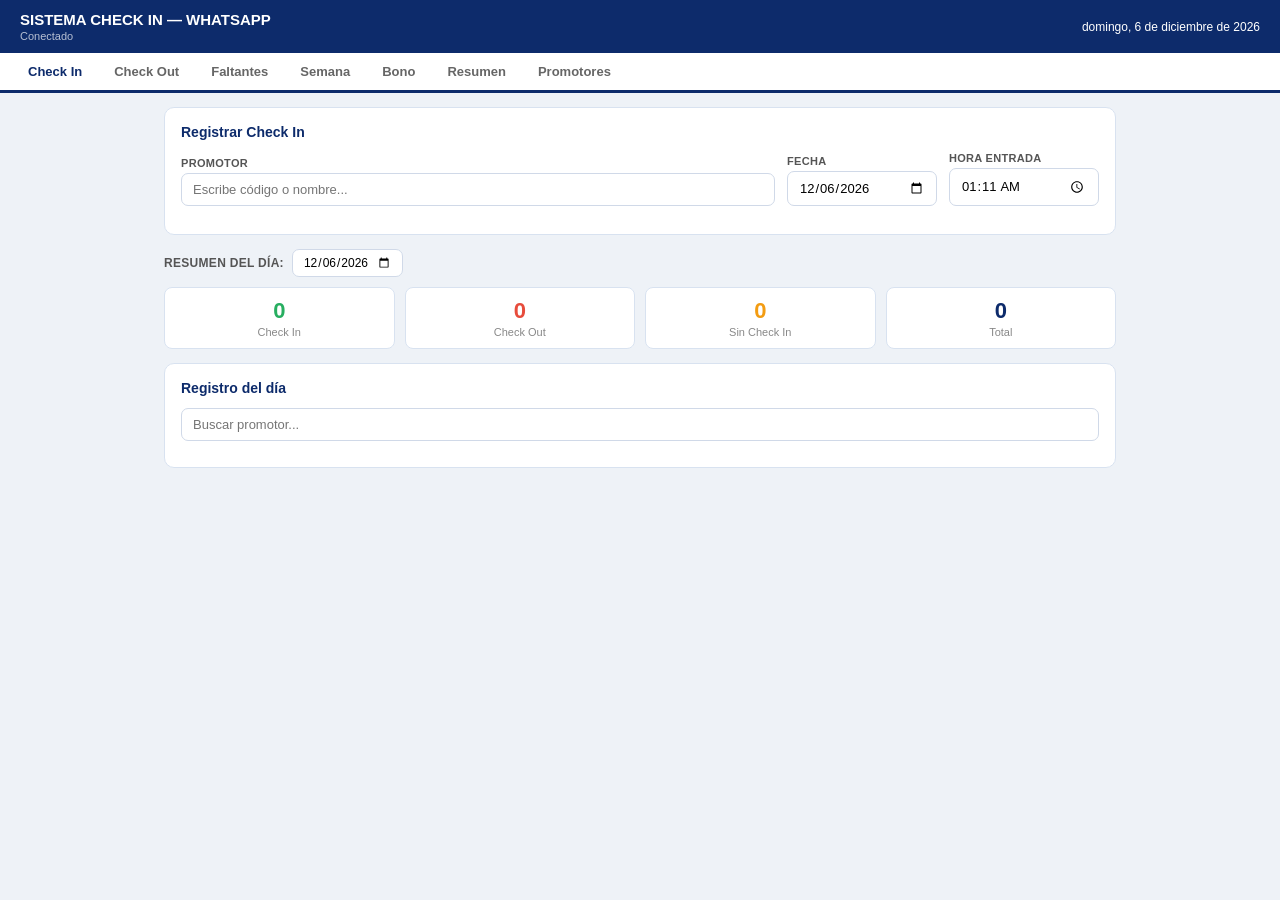
==== public/checkin_page.html @ 34ee6d11 "checkin: pagina React para rol check (iframe a HTML migrado, apunta a backend ATO)" ====
<!DOCTYPE html>
<html lang="es">
<head>
<meta charset="UTF-8">
<meta name="viewport" content="width=device-width, initial-scale=1.0">
<title>Sistema Check In</title>
<style>
*{box-sizing:border-box;margin:0;padding:0;font-family:Arial,sans-serif;}
body{background:#EEF2F7;color:#1A1A1A;}
.topbar{background:#0D2B6B;color:#fff;padding:11px 20px;display:flex;align-items:center;justify-content:space-between;}
.topbar h1{font-size:15px;font-weight:700;}
.sub{font-size:11px;opacity:.7;margin-top:2px;}
.tabs{display:flex;background:#fff;border-bottom:3px solid #0D2B6B;padding:0 12px;overflow-x:auto;}
.tab{padding:11px 16px;cursor:pointer;font-size:13px;font-weight:600;color:#666;border-bottom:3px solid transparent;margin-bottom:-3px;white-space:nowrap;}
.tab.active{color:#0D2B6B;border-bottom-color:#0D2B6B;}
.tab:hover{color:#0D2B6B;}
.panel{display:none;padding:14px;max-width:980px;margin:0 auto;}
.panel.active{display:block;}
.card{background:#fff;border:1px solid #D8E2F0;border-radius:10px;padding:16px;margin-bottom:14px;}
.card h2{font-size:14px;font-weight:700;color:#0D2B6B;margin-bottom:12px;}
.row3{display:grid;grid-template-columns:1fr 150px 150px;gap:12px;margin-bottom:12px;align-items:end;}
label{display:block;font-size:11px;color:#555;margin-bottom:4px;font-weight:700;text-transform:uppercase;letter-spacing:.3px;}
input[type=time],input[type=text],input[type=tel],input[type=date],select{width:100%;padding:8px 11px;border:1.5px solid #D0D9E8;border-radius:7px;font-size:13px;background:#fff;}
input:focus,select:focus{outline:none;border-color:#0D2B6B;}
.bw{position:relative;}
.bi{width:100%;padding:8px 11px;border:1.5px solid #D0D9E8;border-radius:7px;font-size:13px;}
.bi:focus{outline:none;border-color:#0D2B6B;}
.dd{position:absolute;top:100%;left:0;right:0;background:#fff;border:1.5px solid #0D2B6B;border-top:none;border-radius:0 0 8px 8px;max-height:200px;overflow-y:auto;z-index:999;display:none;box-shadow:0 6px 16px rgba(0,0,0,.12);}
.dd.show{display:block;}
.di{padding:9px 13px;cursor:pointer;font-size:13px;border-bottom:1px solid #F0F4F9;}
.di:hover{background:#E8EEF8;}
.di .cod{font-weight:700;color:#0D2B6B;margin-right:5px;}
.di .tel{font-size:11px;color:#aaa;float:right;}
.di.nor{color:#aaa;cursor:default;}
.sbadge{display:inline-flex;align-items:center;gap:7px;background:#E8EEF8;border:1.5px solid #A3BBDF;border-radius:99px;padding:4px 12px;font-size:13px;font-weight:700;color:#0D2B6B;margin-bottom:7px;}
.sbadge button{background:none;border:none;cursor:pointer;color:#0D2B6B;font-size:15px;}
.btn{width:100%;padding:10px;font-size:14px;font-weight:700;border:none;border-radius:8px;cursor:pointer;transition:opacity .15s;}
.btn:hover{opacity:.88;}
.btn-azul{background:#0D2B6B;color:#fff;}
.btn-wa{background:#25D366;color:#fff;}
.btn-wa:disabled,.btn-azul:disabled{background:#C5D0E0;cursor:not-allowed;opacity:1;}
.btn-naranja{background:#E67E22;color:#fff;}
.btn-gris{background:#EEF2F7;color:#444;border:1px solid #D0D9E8;}
.btn-sm{width:auto;padding:5px 12px;font-size:12px;}
.btn-edit{background:#FEF9E7;border:1px solid #F39C12;color:#7D6608;border-radius:6px;padding:3px 8px;font-size:11px;cursor:pointer;font-weight:700;}
.btn-del{background:#FADBD8;border:1px solid #E74C3C;color:#7B241C;border-radius:6px;padding:3px 8px;font-size:11px;cursor:pointer;font-weight:700;}
.preview{background:#E8F5E9;border:1.5px solid #81C784;border-radius:8px;padding:12px;font-size:13px;color:#1B5E20;white-space:pre-line;line-height:1.6;margin:10px 0;display:none;}
.stats{display:grid;grid-template-columns:repeat(4,1fr);gap:10px;margin-bottom:14px;}
.stat{background:#fff;border:1px solid #D8E2F0;border-radius:8px;padding:10px;text-align:center;}
.stat-n{font-size:22px;font-weight:700;}
.stat-l{font-size:11px;color:#888;margin-top:2px;}
.lista{max-height:300px;overflow-y:auto;}
.item{display:flex;align-items:center;gap:7px;padding:8px 6px;border-bottom:1px solid #F0F4F9;font-size:13px;}
.item:last-child{border-bottom:none;}
.dot{width:9px;height:9px;border-radius:50%;flex-shrink:0;}
.dot-g{background:#27AE60;}.dot-r{background:#E74C3C;}.dot-y{background:#F39C12;}.dot-gr{background:#BDC3C7;}
.nm{flex:1;overflow:hidden;text-overflow:ellipsis;white-space:nowrap;min-width:0;}
.pill{font-size:11px;padding:2px 7px;border-radius:99px;font-weight:600;white-space:nowrap;}
.pill-ci{background:#D5F5E3;color:#1A5C2A;}
.pill-co{background:#FADBD8;color:#7B241C;}
.pill-pend{background:#F0F4F9;color:#666;}
.pill-warn{background:#FEF9E7;color:#7D6608;}
.pill-ok{background:#D5F5E3;color:#1A5C2A;}
.pill-no{background:#FADBD8;color:#7B241C;}
.falt-grid{display:grid;grid-template-columns:1fr 1fr;gap:14px;margin-bottom:14px;}
.falt-box{background:#FEF9E7;border:1.5px solid #F39C12;border-radius:10px;padding:12px;}
.falt-box.ok{background:#D5F5E3;border-color:#27AE60;}
.falt-box h3{font-size:13px;font-weight:700;margin-bottom:3px;}
.falt-box .sub2{font-size:12px;margin-bottom:8px;}
.co-result{border-radius:10px;padding:14px;margin-top:12px;display:none;text-align:center;}
.co-ok{background:#D5F5E3;border:1.5px solid #27AE60;color:#1A5C2A;}
.co-no{background:#FADBD8;border:1.5px solid #E74C3C;color:#7B241C;}
.co-result .big{font-size:26px;font-weight:700;margin:5px 0;}
table{width:100%;border-collapse:collapse;font-size:12px;}
th{background:#0D2B6B;color:#fff;padding:8px 5px;text-align:center;}
th:first-child{text-align:left;padding-left:10px;}
td{padding:6px 5px;text-align:center;border-bottom:1px solid #F0F4F9;}
td:first-child{text-align:left;padding-left:10px;font-weight:600;max-width:130px;overflow:hidden;text-overflow:ellipsis;white-space:nowrap;}
tr:hover td{background:#F5F8FC;}
.tci{background:#D5F5E3;color:#1A5C2A;border-radius:4px;padding:2px 5px;}
.tco{background:#FADBD8;color:#7B241C;border-radius:4px;padding:2px 5px;}
.cell-hoy{background:#FEF9E7;color:#7D6608;border-radius:4px;padding:2px 5px;}
.cell-falta{background:#F0F4F9;color:#aaa;border-radius:4px;padding:2px 5px;font-size:10px;}
.bono-si{background:#D5F5E3;color:#1A5C2A;border-radius:4px;padding:2px 7px;font-weight:700;}
.bono-no{background:#FADBD8;color:#7B241C;border-radius:4px;padding:2px 7px;}
.bono-card{border-radius:10px;padding:12px;margin-bottom:8px;display:flex;align-items:center;gap:12px;}
.bono-card.si{background:#D5F5E3;border:1.5px solid #27AE60;}
.bono-card.no{background:#FADBD8;border:1.5px solid #E74C3C;}
.bono-rank{font-size:20px;font-weight:700;min-width:30px;text-align:center;}
.bono-info{flex:1;}
.bono-nombre{font-size:13px;font-weight:700;}
.bono-dias{font-size:11px;margin-top:2px;}
.bono-badge{font-size:12px;font-weight:700;padding:4px 12px;border-radius:99px;white-space:nowrap;}
.badge-si{background:#27AE60;color:#fff;}
.badge-no{background:#E74C3C;color:#fff;}
.bono-barra-wrap{background:#fff;border-radius:99px;height:6px;margin-top:5px;overflow:hidden;}
.bono-barra{height:6px;border-radius:99px;}
.bono-div{font-size:12px;font-weight:700;color:#0D2B6B;padding:8px 0 4px;border-bottom:1.5px solid #D0D9E8;margin-bottom:8px;}
.res-ciclo{background:#fff;border:1.5px solid #D8E2F0;border-radius:10px;padding:14px;margin-bottom:10px;cursor:pointer;transition:border-color .2s;}
.res-ciclo:hover{border-color:#0D2B6B;}
.res-ciclo.activo{border-color:#0D2B6B;box-shadow:0 0 0 3px rgba(13,43,107,.1);}
.res-ciclo-head{display:flex;justify-content:space-between;align-items:center;flex-wrap:wrap;gap:6px;}
.res-ciclo-tit{font-size:14px;font-weight:700;color:#0D2B6B;}
.res-ciclo-body{margin-top:10px;display:none;}
.res-ciclo.activo .res-ciclo-body{display:block;}
.res-mini{display:grid;grid-template-columns:repeat(3,1fr);gap:8px;margin-bottom:12px;}
.res-mini-card{border-radius:8px;padding:10px;text-align:center;}
.res-mini-n{font-size:20px;font-weight:700;}
.res-mini-l{font-size:11px;margin-top:2px;}
.sem-sel{display:flex;align-items:center;gap:10px;flex-wrap:wrap;}
.sem-sel select{width:auto;min-width:190px;}
.prow{display:flex;gap:6px;margin-bottom:6px;align-items:center;}
.prow input{flex:1;}
.prow button{background:none;border:1px solid #D0D9E8;border-radius:6px;padding:5px 8px;cursor:pointer;color:#888;font-size:12px;}
.conf{font-size:13px;font-weight:700;color:#27AE60;text-align:center;padding:5px 0;display:none;}
.badge-live{background:#E74C3C;color:#fff;font-size:10px;padding:2px 7px;border-radius:99px;margin-left:5px;}
.wa-btn{display:inline-block;padding:3px 9px;background:#25D366;color:#fff;border-radius:6px;text-decoration:none;font-size:11px;font-weight:700;white-space:nowrap;}
.search{width:100%;padding:7px 11px;border:1.5px solid #D0D9E8;border-radius:7px;font-size:13px;margin-bottom:10px;}
.fecha-sel{display:flex;align-items:center;gap:8px;margin-bottom:10px;}
.fecha-sel label{margin:0;font-size:12px;color:#555;}
.fecha-sel input{width:auto;padding:5px 10px;font-size:12px;}
.modal-bg{display:none;position:fixed;top:0;left:0;right:0;bottom:0;background:rgba(0,0,0,.45);z-index:1000;align-items:center;justify-content:center;}
.modal-bg.show{display:flex;}
.modal{background:#fff;border-radius:12px;padding:20px;width:320px;box-shadow:0 8px 32px rgba(0,0,0,.2);}
.modal h3{font-size:14px;font-weight:700;color:#0D2B6B;margin-bottom:14px;}
.mrow{margin-bottom:10px;}
.mbtns{display:flex;gap:8px;margin-top:14px;}
@media(max-width:600px){
  .row3,.stats,.falt-grid,.res-mini{grid-template-columns:1fr 1fr;}
  .row3{grid-template-columns:1fr;}
}
</style>
</head>
<body>
<div class="topbar">
  <div><h1>SISTEMA CHECK IN — WHATSAPP</h1><div class="sub" id="estado-top">Conectado</div></div>
  <div style="font-size:12px;text-align:right;" id="fecha-top"></div>
</div>
<div class="tabs">
  <div class="tab active" onclick="setTab('checkin',this)">Check In</div>
  <div class="tab"        onclick="setTab('checkout',this)">Check Out</div>
  <div class="tab"        onclick="setTab('faltantes',this)">Faltantes <span id="badge-falt" class="badge-live" style="display:none">0</span></div>
  <div class="tab"        onclick="setTab('semana',this)">Semana</div>
  <div class="tab"        onclick="setTab('bono',this)">Bono</div>
  <div class="tab"        onclick="setTab('resumen',this)">Resumen</div>
  <div class="tab"        onclick="setTab('promotores',this)">Promotores</div>
</div>

<div id="tab-checkin" class="panel active">
  <div class="card">
    <h2>Registrar Check In</h2>
    <div class="row3">
      <div>
        <label>Promotor</label>
        <div id="badge-ci" style="display:none;"><div class="sbadge"><span id="nom-ci"></span><button onclick="limpiarCI()">✕</button></div></div>
        <div class="bw" id="wrap-ci">
          <input type="text" class="bi" id="busca-ci" placeholder="Escribe código o nombre..." oninput="filtrarP('ci')" onfocus="mostrarD('ci')" autocomplete="off"/>
          <div class="dd" id="drop-ci"></div>
        </div>
      </div>
      <div><label>Fecha</label><input type="date" id="fecha-ci" onchange="onFCI()"/></div>
      <div><label>Hora entrada</label><input type="time" id="hora-ci" onchange="actuPreviewCI()"/></div>
    </div>
    <div class="preview" id="prev-ci"></div>
    <button class="btn btn-wa" id="btn-ci" style="display:none;margin-top:10px;" onclick="marcarCI()">Registrar Check In</button>
    <div class="conf" id="conf-ci"></div>
  </div>
  <div class="fecha-sel">
    <label>Resumen del día:</label>
    <input type="date" id="fs-ci" onchange="actStats();renderHoy()"/>
  </div>
  <div class="stats">
    <div class="stat"><div class="stat-n" id="s-ci" style="color:#27AE60">0</div><div class="stat-l">Check In</div></div>
    <div class="stat"><div class="stat-n" id="s-co" style="color:#E74C3C">0</div><div class="stat-l">Check Out</div></div>
    <div class="stat"><div class="stat-n" id="s-pend" style="color:#F39C12">0</div><div class="stat-l">Sin Check In</div></div>
    <div class="stat"><div class="stat-n" id="s-tot" style="color:#0D2B6B">0</div><div class="stat-l">Total</div></div>
  </div>
  <div class="card">
    <h2>Registro del día <span id="lbl-f-reg" style="font-weight:400;font-size:12px;color:#888;"></span></h2>
    <input type="text" class="search" placeholder="Buscar promotor..." oninput="filtrarHoy(this.value)">
    <div class="lista" id="lista-hoy"></div>
  </div>
</div>

<div id="tab-checkout" class="panel">
  <div class="card">
    <h2>Registrar Check Out</h2>
    <p style="font-size:12px;color:#888;margin-bottom:12px;">Solo registra la salida y verifica si cumplió 6 horas. No se manda mensaje.</p>
    <div class="row3">
      <div>
        <label>Promotor (con Check In)</label>
        <div id="badge-co" style="display:none;"><div class="sbadge"><span id="nom-co"></span><button onclick="limpiarCO()">✕</button></div></div>
        <div class="bw" id="wrap-co">
          <input type="text" class="bi" id="busca-co" placeholder="Escribe código o nombre..." oninput="filtrarP('co')" onfocus="mostrarD('co')" autocomplete="off"/>
          <div class="dd" id="drop-co"></div>
        </div>
      </div>
      <div><label>Fecha</label><input type="date" id="fecha-co" onchange="onFCO()"/></div>
      <div><label>Hora salida</label><input type="time" id="hora-co"/></div>
    </div>
    <button class="btn btn-azul" id="btn-co" onclick="regCO()" disabled>Registrar Check Out</button>
    <div class="co-result" id="co-result"></div>
    <div class="conf" id="conf-co"></div>
  </div>
  <div class="fecha-sel">
    <label>Resumen del día:</label>
    <input type="date" id="fs-co" onchange="actStatsCO();renderFaltCO()"/>
  </div>
  <div class="stats">
    <div class="stat"><div class="stat-n" id="co-ci" style="color:#27AE60">0</div><div class="stat-l">Con Check In</div></div>
    <div class="stat"><div class="stat-n" id="co-co" style="color:#E74C3C">0</div><div class="stat-l">Con Check Out</div></div>
    <div class="stat"><div class="stat-n" id="co-pco" style="color:#F39C12">0</div><div class="stat-l">Sin Check Out</div></div>
    <div class="stat"><div class="stat-n" id="co-cum" style="color:#27AE60">0</div><div class="stat-l">Cumplieron 6h</div></div>
  </div>
  <div class="falt-grid">
    <div class="falt-box" id="fci-box"><h3 id="fci-tit">Sin Check In</h3><div class="sub2" id="fci-sub"></div><div class="lista" id="fci-lista" style="max-height:180px;"></div></div>
    <div class="falt-box" id="fco-box"><h3 id="fco-tit">Sin Check Out</h3><div class="sub2" id="fco-sub"></div><div class="lista" id="fco-lista" style="max-height:180px;"></div></div>
  </div>
  <div class="card"><h2>Check Out registrados</h2><div class="lista" id="lista-co"></div></div>
</div>

<div id="tab-faltantes" class="panel">
  <div class="fecha-sel"><label>Ver día:</label><input type="date" id="fecha-falt" onchange="renderFalt()"/></div>
  <div class="falt-grid">
    <div class="falt-box" id="fb-ci">
      <h3 id="ft-ci" style="color:#7D6608;">Sin Check In</h3>
      <div class="sub2" id="fs-ci2"></div>
      <button class="btn btn-naranja" id="btn-todos" onclick="abrirTodosWA()" style="margin-bottom:8px;font-size:12px;padding:7px;">Recordatorio a TODOS por WhatsApp</button>
      <div class="lista" id="fl-ci" style="max-height:260px;"></div>
    </div>
    <div class="falt-box" id="fb-co">
      <h3 id="ft-co" style="color:#7D6608;">Sin Check Out</h3>
      <div class="sub2" id="fs-co2"></div>
      <div class="lista" id="fl-co" style="max-height:300px;"></div>
    </div>
  </div>
</div>

<div id="tab-semana" class="panel">
  <div class="card">
    <div style="display:flex;justify-content:space-between;align-items:center;margin-bottom:12px;flex-wrap:wrap;gap:8px;">
      <h2 style="margin:0;">Acumulado semanal</h2>
      <div style="display:flex;gap:8px;align-items:center;flex-wrap:wrap;">
        <div class="sem-sel"><label style="margin:0;">Ciclo:</label><select id="sel-sem" onchange="cargarSem()"></select></div>
        <button class="btn btn-gris btn-sm" onclick="resetSem()">Nueva semana</button>
      </div>
    </div>
    <div id="sem-rango" style="font-size:12px;color:#888;margin-bottom:12px;"></div>
    <div style="overflow-x:auto;"><table id="tbl-sem"></table></div>
  </div>
</div>

<div id="tab-bono" class="panel">
  <div class="card">
    <div style="display:flex;justify-content:space-between;align-items:center;margin-bottom:12px;flex-wrap:wrap;gap:8px;">
      <h2 style="margin:0;">Ranking de bono</h2>
      <div class="sem-sel"><label style="margin:0;">Ciclo:</label><select id="sel-bono" onchange="cargarBono()"></select></div>
    </div>
    <div id="bono-rango" style="font-size:12px;color:#888;margin-bottom:12px;"></div>
    <div id="bono-res" style="display:grid;grid-template-columns:1fr 1fr;gap:10px;margin-bottom:14px;"></div>
    <div id="bono-lista"></div>
  </div>
</div>

<div id="tab-resumen" class="panel">
  <div class="card">
    <h2>Historial de ciclos</h2>
    <p style="font-size:12px;color:#888;margin-bottom:14px;">Haz clic en un ciclo para ver el detalle completo.</p>
    <div id="resumen-lista"></div>
  </div>
</div>

<div id="tab-promotores" class="panel">
  <div class="card">
    <h2>Lista de promotores</h2>
    <p style="font-size:12px;color:#888;margin-bottom:12px;">Teléfono: 10 dígitos sin espacios (ej: 4491234567)</p>
    <div id="prom-lista"></div>
    <div style="display:flex;gap:8px;margin-top:10px;flex-wrap:wrap;">
      <input type="text" id="new-nom" placeholder="Nombre del promotor" style="flex:2;min-width:150px;">
      <input type="tel"  id="new-tel" placeholder="4491234567" style="flex:1;min-width:130px;">
      <button class="btn btn-azul" style="width:auto;padding:8px 16px;" onclick="addProm()">Agregar</button>
    </div>
    <button class="btn btn-wa" style="margin-top:10px;" onclick="guardarProms()">Guardar cambios</button>
    <div class="conf" id="conf-prom"></div>
  </div>
</div>

<div class="modal-bg" id="modal-bg">
  <div class="modal">
    <h3>Editar registro</h3>
    <input type="hidden" id="ei"/><input type="hidden" id="efo"/>
    <div class="mrow"><label>Fecha</label><input type="date" id="ef"/></div>
    <div class="mrow"><label>Hora entrada</label><input type="time" id="ee"/></div>
    <div class="mrow"><label>Hora salida (si tiene Check Out)</label><input type="time" id="es"/></div>
    <div class="mbtns">
      <button class="btn btn-azul" onclick="guardarEdit()">Guardar</button>
      <button class="btn btn-gris" onclick="cerrarModal()">Cancelar</button>
    </div>
  </div>
</div>

<script>
const API_CHECK = "https://ato-appservidor-nvxt.onrender.com/checkin";
const TOKEN_CHECK = localStorage.getItem("token") || "";
const HDRS_CHECK = { "Content-Type": "application/json", "Authorization": "Bearer " + TOKEN_CHECK };
const DS=['Dom','Lun','Mar','Mié','Jue','Vie','Sáb'];
let P=[],R={},idxCI=null,idxCO=null,pIdx=null,pHora=null,pFecha=null,fHoyQ='',waUrl='';

const H=()=>new Date().toISOString().slice(0,10);
const sumar=(h,m)=>{const[hh,mm]=h.split(':').map(Number);const d=new Date(2000,0,1,hh,mm+m);return d.toTimeString().slice(0,5);};
const dMin=(h1,h2)=>{const[a,b]=h1.split(':').map(Number);const[c,d]=h2.split(':').map(Number);return(c*60+d)-(a*60+b);};
const fF=(iso)=>new Date(iso+'T12:00:00').toLocaleDateString('es-MX',{weekday:'short',day:'numeric',month:'short'});
const semsD=(reg)=>{
  const s=new Set();
  Object.keys(reg).forEach(f=>{const d=new Date(f+'T12:00:00');const dom=new Date(d);dom.setDate(d.getDate()-d.getDay());s.add(dom.toISOString().slice(0,10));});
  const d=new Date(),dom=new Date(d);dom.setDate(d.getDate()-d.getDay());s.add(dom.toISOString().slice(0,10));
  return[...s].sort().reverse();
};
const dSem=(iso)=>{const dom=new Date(iso+'T12:00:00');return Array.from({length:7},(_,i)=>{const x=new Date(dom);x.setDate(dom.getDate()+i);return x.toISOString().slice(0,10);});};


const HOY=H();
['fecha-ci','fecha-co','fs-ci','fs-co','fecha-falt'].forEach(id=>{
  const el=document.getElementById(id); el.value=HOY; el.max=HOY;
});
document.getElementById('hora-ci').value=new Date().toTimeString().slice(0,5);
document.getElementById('hora-co').value=new Date().toTimeString().slice(0,5);
document.getElementById('fecha-top').textContent=new Date().toLocaleDateString('es-MX',{weekday:'long',day:'numeric',month:'long',year:'numeric'});

function setTab(t,el){
  document.querySelectorAll('.tab').forEach(x=>x.classList.remove('active'));
  document.querySelectorAll('.panel').forEach(x=>x.classList.remove('active'));
  el.classList.add('active');
  document.getElementById('tab-'+t).classList.add('active');
  if(t==='semana'){llenarSel('sel-sem');cargarSem();}
  if(t==='bono'){llenarSel('sel-bono');cargarBono();}
  if(t==='resumen')renderResumen();
  if(t==='checkout'){renderListaCO();renderFaltCO();}
  if(t==='faltantes')renderFalt();
}
function llenarSel(id){
  const sel=document.getElementById(id);
  const sems=semsD(R);
  sel.innerHTML='';
  sems.forEach((s,i)=>{const dias=dSem(s);sel.innerHTML+=`<option value="${s}">${fF(dias[0])} — ${fF(dias[6])}${i===0?' (actual)':''}</option>`;});
}

function filtrarP(modo){
  const q=document.getElementById('busca-'+modo).value.toLowerCase().trim();
  const drop=document.getElementById('drop-'+modo);
  const fCO=document.getElementById('fecha-co').value||HOY;
  const fCI=document.getElementById('fecha-ci').value||HOY;
  const rF=R[fCO]||{};
  const rCI=R[fCI]||{};
  const lista=modo==='co'?P.filter((_,i)=>rF[i]&&!rF[i].salida):P.filter((_,i)=>!rCI[i]);
  const fil=q?lista.filter(p=>p.nombre.toLowerCase().includes(q)):lista;
  drop.innerHTML=fil.length?fil.map(p=>{const i=P.indexOf(p);const pts=p.nombre.split('-');
    return`<div class="di" onclick="selP('${modo}',${i})"><span class="cod">${pts[0]}</span>${pts.slice(1).join('-')}<span class="tel">${p.tel||'Sin tel'}</span></div>`;}).join('')
    :'<div class="di nor">Sin resultados</div>';
  drop.classList.add('show');
}
function mostrarD(modo){filtrarP(modo);}
document.addEventListener('click',e=>{if(!e.target.closest('.bw'))document.querySelectorAll('.dd').forEach(d=>d.classList.remove('show'));});
function selP(modo,idx){
  const p=P[idx];
  if(modo==='ci'){
    waUrl='';pIdx=null;pHora=null;pFecha=null;
    const btnCI=document.getElementById('btn-ci');
    if(btnCI){btnCI.style.display='none';btnCI.disabled=true;}
    document.getElementById('prev-ci').style.display='none';
    idxCI=idx;
    document.getElementById('nom-ci').textContent=p.nombre;
    document.getElementById('badge-ci').style.display='block';
    document.getElementById('wrap-ci').style.display='none';
    actuPreviewCI();
  }else{
    idxCO=idx;
    document.getElementById('nom-co').textContent=p.nombre;
    document.getElementById('badge-co').style.display='block';
    document.getElementById('wrap-co').style.display='none';
    document.getElementById('btn-co').disabled=false;
  }
  document.getElementById('drop-'+modo).classList.remove('show');
}
function limpiarCI(){
  idxCI=null;waUrl='';
  const bc=document.getElementById('badge-ci');if(bc)bc.style.display='none';
  const wc=document.getElementById('wrap-ci');if(wc)wc.style.display='block';
  const bci=document.getElementById('busca-ci');if(bci)bci.value='';
  const pc=document.getElementById('prev-ci');if(pc)pc.style.display='none';
  const btnci=document.getElementById('btn-ci');if(btnci){btnci.style.display='none';btnci.disabled=true;}
}
function limpiarCO(){
  idxCO=null;
  document.getElementById('badge-co').style.display='none';
  document.getElementById('wrap-co').style.display='block';
  document.getElementById('busca-co').value='';
  document.getElementById('btn-co').disabled=true;
  document.getElementById('co-result').style.display='none';
}

function onFCI(){
  actuPreviewCI();
  document.getElementById('fs-ci').value=document.getElementById('fecha-ci').value;
  actStats();
  renderHoy();
}

function actuPreviewCI(){
  if(idxCI===null)return;
  const hora=document.getElementById('hora-ci').value;
  const fecha=document.getElementById('fecha-ci').value;
  if(!hora||!fecha)return;
  const p=P[idxCI];
  const sal=sumar(hora,363);
  const msg=`Hola ${p.nombre},\n\nTu Check In quedó registrado a las ${hora}.\n\nTu hora de Check Out es a partir de las: *${sal} hrs*\n\nRecuerda que tu jornada debe checarse en el sistema de 6 horas con 5 minutos mínimo durante 6 días para que cuente en tu bono semanal.\n\n¡Mucho éxito!`;
  document.getElementById('prev-ci').style.display='block';
  document.getElementById('prev-ci').textContent=msg;
  const tel=p.tel?'52'+p.tel.replace(/\D/g,'').replace(/^52/,''):'';
  const url=tel
    ?`whatsapp://send?phone=${tel}&text=${encodeURIComponent(msg)}`
    :`whatsapp://send?text=${encodeURIComponent(msg)}`;
  waUrl=url;
  const btnCI=document.getElementById('btn-ci');
  if(btnCI){
    btnCI.style.display='block';
    btnCI.disabled=false;
    btnCI.textContent=fecha===HOY?'Registrar Check In':'Guardar Check In';
  }
  pIdx=idxCI;
  pHora=hora;
  pFecha=fecha;
}

async function marcarCI(){
  if(pIdx===null)return;
  const btnCI=document.getElementById('btn-ci');
  if(btnCI){btnCI.disabled=true;btnCI.textContent='Registrando...';}
  const nombreP=P[pIdx].nombre;
  const salidaP=sumar(pHora,363);
  const fechaP=pFecha;
  const urlWA=waUrl;
  waUrl='';
  await fetch(API_CHECK+'/checkin',{method:'POST',headers:HDRS_CHECK,body:JSON.stringify({idx:pIdx,hora:pHora,fecha:pFecha})});
  limpiarCI();
  pIdx=null;pHora=null;pFecha=null;
  await cargarTodo();
  const conf=document.getElementById('conf-ci');
  conf.style.display='block';
  if(urlWA && fechaP===HOY){
    location.href=urlWA;
    conf.innerHTML=`<span style="color:#27AE60;">✅ ${nombreP} registrado · Salida: ${salidaP} — Mensaje enviado</span>`;
  }else{
    conf.innerHTML=`<span style="color:#27AE60;">✅ ${nombreP} registrado — ${fechaP}</span>`;
  }
  setTimeout(()=>{conf.style.display='none';conf.innerHTML='';},8000);
}

function onFCO(){
  limpiarCO();
  document.getElementById('fs-co').value=document.getElementById('fecha-co').value;
  actStatsCO();
  renderFaltCO();
}

async function regCO(){
  if(idxCO===null)return;
  const hSal=document.getElementById('hora-co').value;
  const fCO=document.getElementById('fecha-co').value;
  if(!hSal||!fCO)return;
  const p=P[idxCO];
  const rF=(R[fCO]||{})[idxCO];
  if(!rF){alert('Sin Check In en esa fecha');return;}
  const mins=dMin(rF.entrada,hSal);
  const cumple=mins>=360;
  const hh=Math.floor(Math.max(0,mins)/60);
  const mm=Math.abs(mins%60);
  const tStr=`${hh}h ${mm}min`;
  await fetch(API_CHECK+'/checkout',{method:'POST',headers:HDRS_CHECK,body:JSON.stringify({idx:idxCO,fecha:fCO,salida:hSal,horas:(mins/60).toFixed(2),cumple})});
  const div=document.getElementById('co-result');
  div.className=`co-result ${cumple?'co-ok':'co-no'}`;
  div.innerHTML=cumple
    ?`<div>✅ CUMPLIÓ LAS 6 HORAS</div><div class="big">${tStr}</div><div>${rF.entrada} → ${hSal}</div>`
    :`<div>❌ NO CUMPLIÓ</div><div class="big">${tStr}</div><div>${rF.entrada} → ${hSal} — Faltaron ${Math.max(0,360-mins)} min</div>`;
  div.style.display='block';
  mostrarConf('conf-co',`Check Out: ${p.nombre} — ${tStr}`);
  limpiarCO();
  await cargarTodo();
  renderListaCO();
  renderFaltCO();
}

function renderListaCO(){
  const f=document.getElementById('fecha-co').value||HOY;
  const reg=R[f]||{};
  let html='';
  P.forEach((p,i)=>{
    const r=reg[i];if(!r||!r.salida)return;
    html+=`<div class="item"><div class="dot ${r.cumple?'dot-g':'dot-r'}"></div><span class="nm">${p.nombre}</span>
      <span class="pill pill-ci">${r.entrada}</span>
      <span class="pill pill-co">${r.salida}</span>
      <span class="pill ${r.cumple?'pill-ok':'pill-no'}">${r.horas}h</span></div>`;
  });
  document.getElementById('lista-co').innerHTML=html||'<div style="padding:1rem;text-align:center;color:#aaa;font-size:13px;">Sin Check Out registrados</div>';
}

function actStats(){
  const fEl=document.getElementById('fs-ci');
  const f=fEl?fEl.value||HOY:HOY;
  const reg=R[f]||{};
  const ci=Object.keys(reg).length;
  const co=Object.values(reg).filter(r=>r&&r.salida).length;
  const tot=P.length;
  const pend=Math.max(0,tot-ci);
  const el_ci=document.getElementById('s-ci');
  const el_co=document.getElementById('s-co');
  const el_pend=document.getElementById('s-pend');
  const el_tot=document.getElementById('s-tot');
  if(el_ci)el_ci.textContent=ci;
  if(el_co)el_co.textContent=co;
  if(el_pend)el_pend.textContent=pend;
  if(el_tot)el_tot.textContent=tot;
  const lbl=document.getElementById('lbl-f-reg');
  if(lbl)lbl.textContent=fF(f);
  const badge=document.getElementById('badge-falt');
  if(badge){badge.textContent=pend;badge.style.display=pend>0?'inline':'none';}
}

function actStatsCO(){
  const fEl=document.getElementById('fs-co');
  const f=fEl?fEl.value||HOY:HOY;
  const reg=R[f]||{};
  const ci=Object.keys(reg).length;
  const co=Object.values(reg).filter(r=>r&&r.salida).length;
  const cum=Object.values(reg).filter(r=>r&&r.cumple===true).length;
  document.getElementById('co-ci').textContent=ci;
  document.getElementById('co-co').textContent=co;
  document.getElementById('co-pco').textContent=Math.max(0,ci-co);
  document.getElementById('co-cum').textContent=cum;
}

function filtrarHoy(q){fHoyQ=q.toLowerCase();renderHoy();}
function renderHoy(){
  const f=document.getElementById('fs-ci').value||HOY;
  const reg=R[f]||{};
  let html='';
  P.forEach((p,i)=>{
    if(fHoyQ&&!p.nombre.toLowerCase().includes(fHoyQ))return;
    const r=reg[i];
    if(r){
      const coI=r.salida?`<span class="pill pill-co">${r.salida}(${r.horas}h)</span>`:`<span class="pill pill-warn">Sin CO</span>`;
      html+=`<div class="item"><div class="dot dot-g"></div><span class="nm">${p.nombre}</span>
        <span class="pill pill-ci">${r.entrada}</span>${coI}
        <button class="btn-edit" onclick="abrirModal(${i},'${f}')">Editar</button>
        <button class="btn-del" onclick="borrarCI(${i},'${f}')">Borrar</button></div>`;
    }else{
      html+=`<div class="item"><div class="dot dot-gr"></div><span class="nm" style="color:#aaa">${p.nombre}</span><span class="pill pill-pend">Sin Check In</span></div>`;
    }
  });
  document.getElementById('lista-hoy').innerHTML=html||'<div style="padding:1rem;text-align:center;color:#aaa;font-size:13px;">Sin resultados</div>';
}

async function borrarCI(idx,fecha){
  if(!confirm('¿Borrar el Check In?'))return;
  await fetch(API_CHECK+'/checkin/'+idx+'?fecha='+fecha,{method:'DELETE',headers:{Authorization:'Bearer '+TOKEN_CHECK}});
  await cargarTodo();
}

function abrirModal(idx,fecha){
  const r=(R[fecha]||{})[idx];if(!r)return;
  document.getElementById('ei').value=idx;
  document.getElementById('efo').value=fecha;
  document.getElementById('ef').value=fecha;
  document.getElementById('ef').max=HOY;
  document.getElementById('ee').value=r.entrada||'';
  document.getElementById('es').value=r.salida||'';
  document.getElementById('modal-bg').classList.add('show');
}
function cerrarModal(){document.getElementById('modal-bg').classList.remove('show');}
async function guardarEdit(){
  await fetch(API_CHECK+'/editar',{method:'POST',headers:HDRS_CHECK,body:JSON.stringify({idx:document.getElementById('ei').value,fecha_orig:document.getElementById('efo').value,fecha_nueva:document.getElementById('ef').value,entrada:document.getElementById('ee').value,salida:document.getElementById('es').value})});
  cerrarModal();
  mostrarConf('conf-ci','Registro actualizado');
  await cargarTodo();
}

const msgR=(nombre)=>`Hola ${nombre},\n\nTe recordamos que aún no hemos recibido tu Check In de hoy ${new Date().toLocaleDateString('es-MX',{weekday:'long',day:'numeric',month:'long'})}.\n\nPor favor regístralo a la brevedad. Recuerda que tu jornada debe checarse en el sistema de 6 horas con 5 minutos mínimo durante 6 días para que cuente en tu bono semanal.\n\n¡Gracias!`;

function renderFalt(){
  const f=document.getElementById('fecha-falt').value||HOY;
  const reg=R[f]||{};
  const fCI=P.map((p,i)=>({p,i})).filter(({i})=>!reg[i]);
  const fCO=P.map((p,i)=>({p,i})).filter(({i})=>reg[i]&&!reg[i].salida);
  document.getElementById('ft-ci').textContent=`Sin Check In — ${fF(f)} (${fCI.length})`;
  document.getElementById('fs-ci2').textContent=`${fCI.length} promotor${fCI.length!==1?'es':''}`;
  document.getElementById('fb-ci').className=fCI.length?'falt-box':'falt-box ok';
  document.getElementById('ft-ci').style.color=fCI.length?'#7D6608':'#1A5C2A';
  document.getElementById('btn-todos').style.display=fCI.length?'block':'none';
  document.getElementById('fl-ci').innerHTML=fCI.length?fCI.map(({p})=>{
    const tel=p.tel?'52'+p.tel.replace(/\D/g,'').replace(/^52/,''):'';
    const url=tel?`whatsapp://send?phone=${tel}&text=${encodeURIComponent(msgR(p.nombre))}`:`whatsapp://send?text=${encodeURIComponent(msgR(p.nombre))}`;
    return`<div class="item" style="background:#fff;border-radius:7px;margin-bottom:3px;padding:7px 9px;"><div class="dot dot-y"></div><span class="nm">${p.nombre}</span><span style="font-size:10px;color:#aaa;margin-right:6px;">${p.tel||''}</span><a href="${url}" target="_blank" class="wa-btn">WA</a></div>`;
  }).join(''):'<div style="padding:8px;text-align:center;color:#aaa;font-size:12px;">Todos tienen Check In ✅</div>';
  document.getElementById('ft-co').textContent=`Sin Check Out — ${fF(f)} (${fCO.length})`;
  document.getElementById('fs-co2').textContent=`${fCO.length} con Check In pero sin salida`;
  document.getElementById('fb-co').className=fCO.length?'falt-box':'falt-box ok';
  document.getElementById('ft-co').style.color=fCO.length?'#7D6608':'#1A5C2A';
  document.getElementById('fl-co').innerHTML=fCO.length?fCO.map(({p,i})=>`<div class="item" style="background:#fff;border-radius:7px;margin-bottom:3px;padding:7px 9px;"><div class="dot dot-y"></div><span class="nm">${p.nombre}</span><span class="pill pill-ci" style="font-size:10px;">${(reg[i]||{}).entrada||''}</span></div>`).join(''):'<div style="padding:8px;text-align:center;color:#aaa;font-size:12px;">Todos tienen Check Out ✅</div>';
  document.getElementById('badge-falt').textContent=fCI.length;
  document.getElementById('badge-falt').style.display=fCI.length>0?'inline':'none';
}

function renderFaltCO(){
  const f=document.getElementById('fs-co').value||HOY;
  const reg=R[f]||{};
  const fCI=P.map((p,i)=>({p,i})).filter(({i})=>!reg[i]);
  const fCO=P.map((p,i)=>({p,i})).filter(({i})=>reg[i]&&!reg[i].salida);
  document.getElementById('fci-tit').textContent=`Sin Check In (${fCI.length})`;
  document.getElementById('fci-sub').textContent=`${fCI.length} sin registrar`;
  document.getElementById('fci-box').className=fCI.length?'falt-box':'falt-box ok';
  document.getElementById('fci-lista').innerHTML=fCI.map(({p})=>`<div class="item"><div class="dot dot-y"></div><span class="nm">${p.nombre}</span></div>`).join('')||'<div style="padding:6px;text-align:center;color:#aaa;font-size:12px;">Todos ✅</div>';
  document.getElementById('fco-tit').textContent=`Sin Check Out (${fCO.length})`;
  document.getElementById('fco-sub').textContent=`${fCO.length} con entrada sin salida`;
  document.getElementById('fco-box').className=fCO.length?'falt-box':'falt-box ok';
  document.getElementById('fco-lista').innerHTML=fCO.map(({p,i})=>`<div class="item"><div class="dot dot-y"></div><span class="nm">${p.nombre}</span><span class="pill pill-ci" style="font-size:10px;">${(reg[i]||{}).entrada||''}</span></div>`).join('')||'<div style="padding:6px;text-align:center;color:#aaa;font-size:12px;">Todos ✅</div>';
}

function abrirTodosWA(){
  const f=document.getElementById('fecha-falt').value||HOY;
  const reg=R[f]||{};
  const faltantes=P.map((p,i)=>({p,i})).filter(({i})=>!reg[i]);
  if(!faltantes.length){alert('Todos ya tienen Check In hoy.');return;}
  let n=0;
  function siguiente(){
    if(n>=faltantes.length)return;
    const {p}=faltantes[n];
    const tel=p.tel?'52'+p.tel.replace(/\D/g,'').replace(/^52/,''):'';
    const url=tel?`whatsapp://send?phone=${tel}&text=${encodeURIComponent(msgR(p.nombre))}`:`whatsapp://send?text=${encodeURIComponent(msgR(p.nombre))}`;
    window.open(url,'wa_recordatorio');
    n++;
    if(n<faltantes.length){
      if(confirm(`Mensaje enviado a ${p.nombre}. ¿Continuar con el siguiente (${n+1}/${faltantes.length})?`)){siguiente();}
    }else{alert('Recordatorios enviados a todos.');}
  }
  siguiente();
}

function cargarSem(){
  const sel=document.getElementById('sel-sem');if(!sel.value)return;
  const dias=dSem(sel.value);
  const h=H();
  document.getElementById('sem-rango').textContent=`${fF(dias[0])} al ${fF(dias[6])}  ·  Verde=Check In  Rojo=Check Out  6 días = $100 bono`;
  let html=`<thead><tr><th style="text-align:left;">Promotor</th>`;
  dias.forEach((_,i)=>html+=`<th>${DS[i]}<br><small style="font-weight:400">${dias[i].slice(5)}</small></th>`);
  html+=`<th>Días</th><th>Bono</th></tr></thead><tbody>`;
  P.forEach((p,pi)=>{
    let ok=0;
    const celdas=dias.map(f=>{
      const r=(R[f]||{})[pi];
      if(r&&r.cumple===true){ok++;
        const co=r.salida?` <span style="font-size:9px;color:#E74C3C;">▶${r.salida}</span>`:'';
const hOk=r.cumple===true;
const hLabel=r.horas?` <span style="font-size:9px;font-weight:700;color:${hOk?'#27AE60':'#E74C3C'};">(${r.horas}h${hOk?'✅':'❌'})</span>`:'';
return`<td><span class="tci">${r.entrada}</span>${co}${hLabel}</td>`;
      }
      if(f<h){
  if(r){
    const hOk=r.cumple===true;
    const hLabel=r.horas?`<br><span style="font-size:9px;font-weight:700;color:${hOk?'#27AE60':'#E74C3C'};">(${r.horas}h${hOk?'✅':'❌'})</span>`:'';
    return`<td><span class="cell-falta">Falta</span>${hLabel}</td>`;
  }
  return`<td><span class="cell-falta">Falta</span><br><span style="font-size:9px;color:#aaa;">No asistió</span></td>`;
}
      if(f===h)return`<td><span class="cell-hoy">Hoy</span></td>`;
      return`<td style="color:#ddd;">—</td>`;
    }).join('');
    const bono=ok>=6?`<td><span class="bono-si">✅ $100</span></td>`:`<td><span class="bono-no">${ok}/6</span></td>`;
    html+=`<tr><td title="${p.nombre}">${p.nombre}</td>${celdas}<td style="font-weight:700;text-align:center;">${ok}</td>${bono}</tr>`;
  });
  html+='</tbody>';
  document.getElementById('tbl-sem').innerHTML=html;
}
async function resetSem(){if(!confirm('¿Nueva semana?'))return;await fetch(API_CHECK+'/semana/reset',{method:'POST',headers:HDRS_CHECK});await cargarTodo();}

function calcDatos(semVal){
  const dias=dSem(semVal);
  return P.map((p,pi)=>{
    let ok=0;
    dias.forEach(f=>{
      const r=(R[f]||{})[pi];
      if(r&&r.salida&&r.cumple===true)ok++;
    });
    return{nombre:p.nombre,dias:ok,gana:ok>=6};
  }).sort((a,b)=>b.dias-a.dias);
}

function renderBonoLista(datos,contId,listaId){
  const ganan=datos.filter(d=>d.gana);
  const noGanan=datos.filter(d=>!d.gana);
  if(contId)document.getElementById(contId).innerHTML=`
    <div class="stat" style="border-color:#27AE60;"><div class="stat-n" style="color:#27AE60;">${ganan.length}</div><div class="stat-l">Ganan $100</div></div>
    <div class="stat" style="border-color:#E74C3C;"><div class="stat-n" style="color:#E74C3C;">${noGanan.length}</div><div class="stat-l">No ganan</div></div>`;
  let html='';
  if(ganan.length){
    html+=`<div class="bono-div">✅ SI GANARON — ${ganan.length} promotor${ganan.length!==1?'es':''}</div>`;
    ganan.forEach((d,i)=>{const pct=Math.round((d.dias/7)*100);html+=`<div class="bono-card si"><div class="bono-rank" style="color:#27AE60;">#${i+1}</div><div class="bono-info"><div class="bono-nombre">${d.nombre}</div><div class="bono-dias">${d.dias} días cumplidos</div><div class="bono-barra-wrap"><div class="bono-barra" style="width:${pct}%;background:#27AE60;"></div></div></div><div class="bono-badge badge-si">$100</div></div>`;});
  }
  if(noGanan.length){
    html+=`<div class="bono-div" style="margin-top:12px;">❌ NO GANARON — ${noGanan.length} promotor${noGanan.length!==1?'es':''}</div>`;
    noGanan.forEach((d,i)=>{const pct=Math.round((d.dias/7)*100);const fl=6-d.dias;html+=`<div class="bono-card no"><div class="bono-rank" style="color:#E74C3C;">${i+1}</div><div class="bono-info"><div class="bono-nombre">${d.nombre}</div><div class="bono-dias">${d.dias}/6 días — faltaron ${fl} día${fl!==1?'s':''}</div><div class="bono-barra-wrap"><div class="bono-barra" style="width:${pct}%;background:#E74C3C;"></div></div></div><div class="bono-badge badge-no">${d.dias}/6</div></div>`;});
  }
  document.getElementById(listaId).innerHTML=html||'<div style="text-align:center;color:#aaa;padding:1rem;">Sin datos para este ciclo</div>';
}

function cargarBono(){
  const sel=document.getElementById('sel-bono');if(!sel.value)return;
  const dias=dSem(sel.value);
  document.getElementById('bono-rango').textContent=`${fF(dias[0])} al ${fF(dias[6])}  ·  6 días = $100 de bono`;
  renderBonoLista(calcDatos(sel.value),'bono-res','bono-lista');
}

function renderResumen(){
  const sems=semsD(R);
  let html='';
  sems.forEach((s,idx)=>{
    const dias=dSem(s);
    const datos=calcDatos(s);
    const ganan=datos.filter(d=>d.gana).length;
    const noGanan=datos.filter(d=>!d.gana).length;
    const totalCI=dias.reduce((acc,f)=>acc+Object.keys(R[f]||{}).length,0);
    const esActual=idx===0;
    html+=`<div class="res-ciclo" id="rc-${idx}" onclick="toggleCiclo(${idx},'${s}')">
      <div class="res-ciclo-head">
        <div>
          <div class="res-ciclo-tit">${fF(dias[0])} — ${fF(dias[6])} ${esActual?'<span style="background:#0D2B6B;color:#fff;font-size:10px;padding:2px 8px;border-radius:99px;margin-left:6px;">Actual</span>':''}</div>
          <div style="font-size:12px;color:#888;margin-top:3px;">${totalCI} check ins registrados en el ciclo</div>
        </div>
        <div style="display:flex;gap:8px;align-items:center;">
          <span style="background:#D5F5E3;color:#1A5C2A;border-radius:99px;padding:3px 10px;font-size:12px;font-weight:700;">${ganan} con bono</span>
          <span style="background:#FADBD8;color:#7B241C;border-radius:99px;padding:3px 10px;font-size:12px;font-weight:700;">${noGanan} sin bono</span>
          <span style="font-size:18px;color:#0D2B6B;" id="rc-arr-${idx}">▼</span>
        </div>
      </div>
      <div class="res-ciclo-body" id="rcb-${idx}">
        <div class="res-mini" style="margin-top:12px;">
          <div class="res-mini-card" style="background:#D5F5E3;"><div class="res-mini-n" style="color:#1A5C2A;">${ganan}</div><div class="res-mini-l" style="color:#1A5C2A;">Ganaron $100</div></div>
          <div class="res-mini-card" style="background:#FADBD8;"><div class="res-mini-n" style="color:#7B241C;">${noGanan}</div><div class="res-mini-l" style="color:#7B241C;">No ganaron</div></div>
          <div class="res-mini-card" style="background:#E8EEF8;"><div class="res-mini-n" style="color:#0D2B6B;">${totalCI}</div><div class="res-mini-l" style="color:#0D2B6B;">Check Ins totales</div></div>
        </div>
        <div id="rbd-${idx}"></div>
      </div>
    </div>`;
  });
  document.getElementById('resumen-lista').innerHTML=html||'<div style="text-align:center;color:#aaa;padding:2rem;">Sin ciclos registrados aún</div>';
}

function toggleCiclo(idx,semVal){
  const card=document.getElementById(`rc-${idx}`);
  const body=document.getElementById(`rcb-${idx}`);
  const arr=document.getElementById(`rc-arr-${idx}`);
  const detail=document.getElementById(`rbd-${idx}`);
  const isOpen=card.classList.contains('activo');
  document.querySelectorAll('.res-ciclo').forEach(c=>c.classList.remove('activo'));
  document.querySelectorAll('[id^=rcb-]').forEach(b=>b.style.display='none');
  document.querySelectorAll('[id^=rc-arr-]').forEach(a=>a.textContent='▼');
  if(!isOpen){
    card.classList.add('activo');
    body.style.display='block';
    arr.textContent='▲';
    if(!detail.innerHTML){
      renderBonoListaInline(calcDatos(semVal),detail);
    }
  }
}

function renderBonoListaInline(datos,div){
  const ganan=datos.filter(d=>d.gana);
  const noGanan=datos.filter(d=>!d.gana);
  let html='';
  if(ganan.length){
    html+=`<div class="bono-div">✅ SI GANARON</div>`;
    ganan.forEach((d,i)=>{const pct=Math.round((d.dias/7)*100);html+=`<div class="bono-card si" style="padding:9px;margin-bottom:6px;"><div class="bono-rank" style="color:#27AE60;font-size:16px;">#${i+1}</div><div class="bono-info"><div class="bono-nombre">${d.nombre}</div><div class="bono-dias">${d.dias} días</div><div class="bono-barra-wrap"><div class="bono-barra" style="width:${pct}%;background:#27AE60;"></div></div></div><div class="bono-badge badge-si">$100</div></div>`;});
  }
  if(noGanan.length){
    html+=`<div class="bono-div" style="margin-top:10px;">❌ NO GANARON</div>`;
    noGanan.forEach((d,i)=>{const pct=Math.round((d.dias/7)*100);const fl=6-d.dias;html+=`<div class="bono-card no" style="padding:9px;margin-bottom:6px;"><div class="bono-rank" style="color:#E74C3C;font-size:16px;">${i+1}</div><div class="bono-info"><div class="bono-nombre">${d.nombre}</div><div class="bono-dias">${d.dias}/6 — faltaron ${fl}</div><div class="bono-barra-wrap"><div class="bono-barra" style="width:${pct}%;background:#E74C3C;"></div></div></div><div class="bono-badge badge-no">${d.dias}/6</div></div>`;});
  }
  div.innerHTML=html;
}

function renderProms(){
  const div=document.getElementById('prom-lista');div.innerHTML='';
  P.forEach((p,i)=>{div.innerHTML+=`<div class="prow"><input type="text" value="${p.nombre}" placeholder="Nombre" oninput="P[${i}].nombre=this.value"/><input type="tel" value="${p.tel||''}" placeholder="4491234567" style="max-width:155px;" oninput="P[${i}].tel=this.value"/><button onclick="P.splice(${i},1);renderProms()">x</button></div>`;});
}
function addProm(){
  const n=document.getElementById('new-nom').value.trim();
  if(!n)return;
  P.push({nombre:n,tel:document.getElementById('new-tel').value.trim()});
  document.getElementById('new-nom').value='';
  document.getElementById('new-tel').value='';
  renderProms();
}
async function guardarProms(){
  await fetch(API_CHECK+'/promotores',{method:'POST',headers:HDRS_CHECK,body:JSON.stringify(P)});
  alert('Guardado');
  await cargarProms();
  await cargarTodo();
}

async function cargarProms(){
  const r=await fetch(API_CHECK+'/promotores',{headers:{Authorization:'Bearer '+TOKEN_CHECK}});
  P=await r.json();
  renderProms();
}

async function cargarTodo(){
  const r=await fetch(API_CHECK+'/registros/todos',{headers:{Authorization:'Bearer '+TOKEN_CHECK}});
  R=await r.json();
  actStats();
  actStatsCO();
  renderHoy();
  renderFalt();
  renderFaltCO();
  renderListaCO();
  filtrarP('ci');
  filtrarP('co');
}

function mostrarConf(id,msg){
  const c=document.getElementById(id);
  c.textContent=msg;
  c.style.display='block';
  setTimeout(()=>c.style.display='none',4000);
}

(async()=>{await cargarProms();await cargarTodo();})();
</script>
</body>
</html>
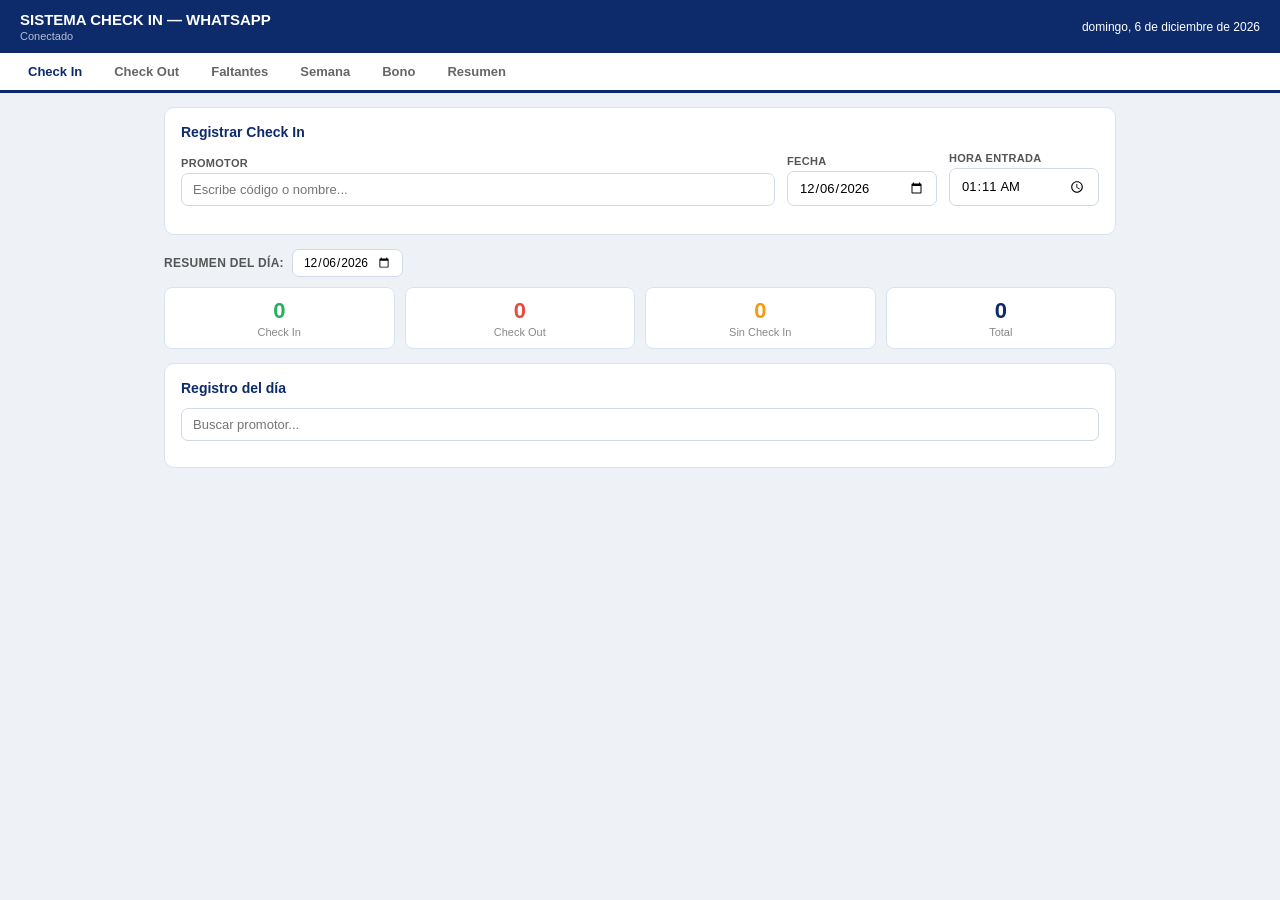
==== commit 5124abcf: "checkin: idx por username en CI/CO/editar/borrar, pestana promotores oculta" ====
--- a/public/checkin_page.html
+++ b/public/checkin_page.html
@@ -143,7 +143,7 @@
   <div class="tab"        onclick="setTab('semana',this)">Semana</div>
   <div class="tab"        onclick="setTab('bono',this)">Bono</div>
   <div class="tab"        onclick="setTab('resumen',this)">Resumen</div>
-  <div class="tab"        onclick="setTab('promotores',this)">Promotores</div>
+  <div class="tab"        onclick="setTab('promotores',this)" style="display:none;">Promotores</div>
 </div>
 
 <div id="tab-checkin" class="panel active">
@@ -352,7 +352,7 @@
   const fCI=document.getElementById('fecha-ci').value||HOY;
   const rF=R[fCO]||{};
   const rCI=R[fCI]||{};
-  const lista=modo==='co'?P.filter((_,i)=>rF[i]&&!rF[i].salida):P.filter((_,i)=>!rCI[i]);
+  const lista=modo==='co'?P.filter(p=>rF[p.nombre]&&!rF[p.nombre].salida):P.filter(p=>!rCI[p.nombre]);
   const fil=q?lista.filter(p=>p.nombre.toLowerCase().includes(q)):lista;
   drop.innerHTML=fil.length?fil.map(p=>{const i=P.indexOf(p);const pts=p.nombre.split('-');
     return`<div class="di" onclick="selP('${modo}',${i})"><span class="cod">${pts[0]}</span>${pts.slice(1).join('-')}<span class="tel">${p.tel||'Sin tel'}</span></div>`;}).join('')
@@ -441,7 +441,7 @@
   const fechaP=pFecha;
   const urlWA=waUrl;
   waUrl='';
-  await fetch(API_CHECK+'/checkin',{method:'POST',headers:HDRS_CHECK,body:JSON.stringify({idx:pIdx,hora:pHora,fecha:pFecha})});
+  await fetch(API_CHECK+'/checkin',{method:'POST',headers:HDRS_CHECK,body:JSON.stringify({idx:P[pIdx].nombre,hora:pHora,fecha:pFecha})});
   limpiarCI();
   pIdx=null;pHora=null;pFecha=null;
   await cargarTodo();
@@ -469,14 +469,14 @@
   const fCO=document.getElementById('fecha-co').value;
   if(!hSal||!fCO)return;
   const p=P[idxCO];
-  const rF=(R[fCO]||{})[idxCO];
+  const rF=(R[fCO]||{})[P[idxCO].nombre];
   if(!rF){alert('Sin Check In en esa fecha');return;}
   const mins=dMin(rF.entrada,hSal);
   const cumple=mins>=360;
   const hh=Math.floor(Math.max(0,mins)/60);
   const mm=Math.abs(mins%60);
   const tStr=`${hh}h ${mm}min`;
-  await fetch(API_CHECK+'/checkout',{method:'POST',headers:HDRS_CHECK,body:JSON.stringify({idx:idxCO,fecha:fCO,salida:hSal,horas:(mins/60).toFixed(2),cumple})});
+  await fetch(API_CHECK+'/checkout',{method:'POST',headers:HDRS_CHECK,body:JSON.stringify({idx:P[idxCO].nombre,fecha:fCO,salida:hSal,horas:(mins/60).toFixed(2),cumple})});
   const div=document.getElementById('co-result');
   div.className=`co-result ${cumple?'co-ok':'co-no'}`;
   div.innerHTML=cumple
@@ -546,13 +546,13 @@
   let html='';
   P.forEach((p,i)=>{
     if(fHoyQ&&!p.nombre.toLowerCase().includes(fHoyQ))return;
-    const r=reg[i];
+    const r=reg[p.nombre];
     if(r){
       const coI=r.salida?`<span class="pill pill-co">${r.salida}(${r.horas}h)</span>`:`<span class="pill pill-warn">Sin CO</span>`;
       html+=`<div class="item"><div class="dot dot-g"></div><span class="nm">${p.nombre}</span>
         <span class="pill pill-ci">${r.entrada}</span>${coI}
-        <button class="btn-edit" onclick="abrirModal(${i},'${f}')">Editar</button>
-        <button class="btn-del" onclick="borrarCI(${i},'${f}')">Borrar</button></div>`;
+        <button class="btn-edit" onclick="abrirModal('${p.nombre}','${f}')">Editar</button>
+        <button class="btn-del" onclick="borrarCI('${p.nombre}','${f}')">Borrar</button></div>`;
     }else{
       html+=`<div class="item"><div class="dot dot-gr"></div><span class="nm" style="color:#aaa">${p.nombre}</span><span class="pill pill-pend">Sin Check In</span></div>`;
     }
@@ -589,14 +589,14 @@
 function renderFalt(){
   const f=document.getElementById('fecha-falt').value||HOY;
   const reg=R[f]||{};
-  const fCI=P.map((p,i)=>({p,i})).filter(({i})=>!reg[i]);
-  const fCO=P.map((p,i)=>({p,i})).filter(({i})=>reg[i]&&!reg[i].salida);
+  const fCI=P.filter(p=>!reg[p.nombre]);
+  const fCO=P.filter(p=>reg[p.nombre]&&!reg[p.nombre].salida);
   document.getElementById('ft-ci').textContent=`Sin Check In — ${fF(f)} (${fCI.length})`;
   document.getElementById('fs-ci2').textContent=`${fCI.length} promotor${fCI.length!==1?'es':''}`;
   document.getElementById('fb-ci').className=fCI.length?'falt-box':'falt-box ok';
   document.getElementById('ft-ci').style.color=fCI.length?'#7D6608':'#1A5C2A';
   document.getElementById('btn-todos').style.display=fCI.length?'block':'none';
-  document.getElementById('fl-ci').innerHTML=fCI.length?fCI.map(({p})=>{
+  document.getElementById('fl-ci').innerHTML=fCI.length?fCI.map(p=>{
     const tel=p.tel?'52'+p.tel.replace(/\D/g,'').replace(/^52/,''):'';
     const url=tel?`whatsapp://send?phone=${tel}&text=${encodeURIComponent(msgR(p.nombre))}`:`whatsapp://send?text=${encodeURIComponent(msgR(p.nombre))}`;
     return`<div class="item" style="background:#fff;border-radius:7px;margin-bottom:3px;padding:7px 9px;"><div class="dot dot-y"></div><span class="nm">${p.nombre}</span><span style="font-size:10px;color:#aaa;margin-right:6px;">${p.tel||''}</span><a href="${url}" target="_blank" class="wa-btn">WA</a></div>`;
@@ -605,7 +605,7 @@
   document.getElementById('fs-co2').textContent=`${fCO.length} con Check In pero sin salida`;
   document.getElementById('fb-co').className=fCO.length?'falt-box':'falt-box ok';
   document.getElementById('ft-co').style.color=fCO.length?'#7D6608':'#1A5C2A';
-  document.getElementById('fl-co').innerHTML=fCO.length?fCO.map(({p,i})=>`<div class="item" style="background:#fff;border-radius:7px;margin-bottom:3px;padding:7px 9px;"><div class="dot dot-y"></div><span class="nm">${p.nombre}</span><span class="pill pill-ci" style="font-size:10px;">${(reg[i]||{}).entrada||''}</span></div>`).join(''):'<div style="padding:8px;text-align:center;color:#aaa;font-size:12px;">Todos tienen Check Out ✅</div>';
+  document.getElementById('fl-co').innerHTML=fCO.length?fCO.map(p=>`<div class="item" style="background:#fff;border-radius:7px;margin-bottom:3px;padding:7px 9px;"><div class="dot dot-y"></div><span class="nm">${p.nombre}</span><span class="pill pill-ci" style="font-size:10px;">${(reg[p.nombre]||{}).entrada||''}</span></div>`).join(''):'<div style="padding:8px;text-align:center;color:#aaa;font-size:12px;">Todos tienen Check Out ✅</div>';
   document.getElementById('badge-falt').textContent=fCI.length;
   document.getElementById('badge-falt').style.display=fCI.length>0?'inline':'none';
 }
@@ -613,27 +613,27 @@
 function renderFaltCO(){
   const f=document.getElementById('fs-co').value||HOY;
   const reg=R[f]||{};
-  const fCI=P.map((p,i)=>({p,i})).filter(({i})=>!reg[i]);
-  const fCO=P.map((p,i)=>({p,i})).filter(({i})=>reg[i]&&!reg[i].salida);
+  const fCI=P.filter(p=>!reg[p.nombre]);
+  const fCO=P.filter(p=>reg[p.nombre]&&!reg[p.nombre].salida);
   document.getElementById('fci-tit').textContent=`Sin Check In (${fCI.length})`;
   document.getElementById('fci-sub').textContent=`${fCI.length} sin registrar`;
   document.getElementById('fci-box').className=fCI.length?'falt-box':'falt-box ok';
-  document.getElementById('fci-lista').innerHTML=fCI.map(({p})=>`<div class="item"><div class="dot dot-y"></div><span class="nm">${p.nombre}</span></div>`).join('')||'<div style="padding:6px;text-align:center;color:#aaa;font-size:12px;">Todos ✅</div>';
+  document.getElementById('fci-lista').innerHTML=fCI.map(p=>`<div class="item"><div class="dot dot-y"></div><span class="nm">${p.nombre}</span></div>`).join('')||'<div style="padding:6px;text-align:center;color:#aaa;font-size:12px;">Todos ✅</div>';
   document.getElementById('fco-tit').textContent=`Sin Check Out (${fCO.length})`;
   document.getElementById('fco-sub').textContent=`${fCO.length} con entrada sin salida`;
   document.getElementById('fco-box').className=fCO.length?'falt-box':'falt-box ok';
-  document.getElementById('fco-lista').innerHTML=fCO.map(({p,i})=>`<div class="item"><div class="dot dot-y"></div><span class="nm">${p.nombre}</span><span class="pill pill-ci" style="font-size:10px;">${(reg[i]||{}).entrada||''}</span></div>`).join('')||'<div style="padding:6px;text-align:center;color:#aaa;font-size:12px;">Todos ✅</div>';
+  document.getElementById('fco-lista').innerHTML=fCO.map(p=>`<div class="item"><div class="dot dot-y"></div><span class="nm">${p.nombre}</span><span class="pill pill-ci" style="font-size:10px;">${(reg[p.nombre]||{}).entrada||''}</span></div>`).join('')||'<div style="padding:6px;text-align:center;color:#aaa;font-size:12px;">Todos ✅</div>';
 }
 
 function abrirTodosWA(){
   const f=document.getElementById('fecha-falt').value||HOY;
   const reg=R[f]||{};
-  const faltantes=P.map((p,i)=>({p,i})).filter(({i})=>!reg[i]);
+  const faltantes=P.filter(p=>!reg[p.nombre]);
   if(!faltantes.length){alert('Todos ya tienen Check In hoy.');return;}
   let n=0;
   function siguiente(){
     if(n>=faltantes.length)return;
-    const {p}=faltantes[n];
+    const p=faltantes[n];
     const tel=p.tel?'52'+p.tel.replace(/\D/g,'').replace(/^52/,''):'';
     const url=tel?`whatsapp://send?phone=${tel}&text=${encodeURIComponent(msgR(p.nombre))}`:`whatsapp://send?text=${encodeURIComponent(msgR(p.nombre))}`;
     window.open(url,'wa_recordatorio');
@@ -656,7 +656,7 @@
   P.forEach((p,pi)=>{
     let ok=0;
     const celdas=dias.map(f=>{
-      const r=(R[f]||{})[pi];
+      const r=(R[f]||{})[p.nombre];
       if(r&&r.cumple===true){ok++;
         const co=r.salida?` <span style="font-size:9px;color:#E74C3C;">▶${r.salida}</span>`:'';
 const hOk=r.cumple===true;
@@ -687,7 +687,7 @@
   return P.map((p,pi)=>{
     let ok=0;
     dias.forEach(f=>{
-      const r=(R[f]||{})[pi];
+      const r=(R[f]||{})[p.nombre];
       if(r&&r.salida&&r.cumple===true)ok++;
     });
     return{nombre:p.nombre,dias:ok,gana:ok>=6};
